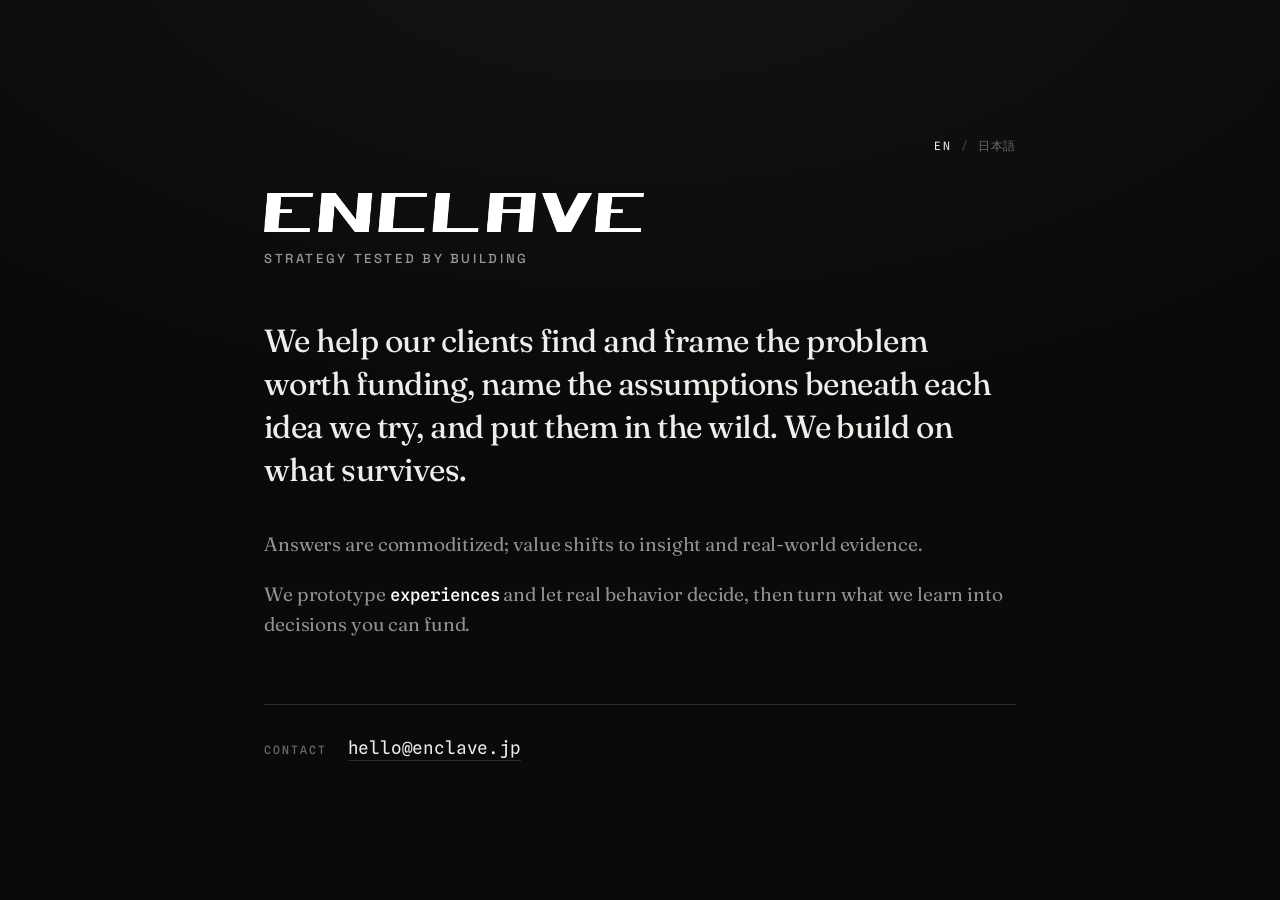
==== index.html @ c1dc4af0 "Rewrite the lead around selection The old lead said we "define the problems worth funding and test w" ====
<!DOCTYPE html>
<html lang="en">
<head>
  <meta charset="utf-8" />
  <meta name="viewport" content="width=device-width, initial-scale=1" />
  <title>ENCLAVE — Invest on evidence, not assumptions</title>
  <meta name="description" content="ENCLAVE helps clients find and frame the problem worth funding, name the assumptions beneath each idea, and put them in the wild. We build on what survives." />

  <!-- Open Graph / social -->
  <meta property="og:type" content="website" />
  <meta property="og:title" content="ENCLAVE" />
  <meta property="og:description" content="We put the assumptions beneath each idea in the wild, and build on what survives." />
  <meta property="og:url" content="https://enclave.jp/" />
  <meta property="og:image" content="https://enclave.jp/assets/enclavelogo-black.png" />
  <meta property="og:locale" content="en" />
  <meta property="og:locale:alternate" content="ja_JP" />
  <meta name="twitter:card" content="summary_large_image" />

  <link rel="canonical" href="https://enclave.jp/" />
  <link rel="alternate" hreflang="en" href="https://enclave.jp/" />
  <link rel="alternate" hreflang="ja" href="https://enclave.jp/ja/" />
  <link rel="alternate" hreflang="x-default" href="https://enclave.jp/" />
  <link rel="icon" href="favicon.svg" type="image/svg+xml" />

  <!-- Type: Fraunces (editorial display serif) + Spline Sans Mono (technical accent) -->
  <link rel="preconnect" href="https://fonts.googleapis.com" />
  <link rel="preconnect" href="https://fonts.gstatic.com" crossorigin />
  <link href="https://fonts.googleapis.com/css2?family=Fraunces:ital,opsz,wght@0,9..144,340..460;1,9..144,340..460&family=Space+Grotesk:wght@500&family=Spline+Sans+Mono:wght@400;500&display=swap" rel="stylesheet" />

  <link rel="stylesheet" href="assets/site.css" />
</head>
<body>
  <main>
    <nav class="lang" aria-label="Language">
      <span class="current" aria-current="true">EN</span>
      <span class="sep" aria-hidden="true">/</span>
      <a href="ja/" hreflang="ja" lang="ja">日本語</a>
    </nav>

    <img class="logo" src="assets/enclavelogo-transparent-noborder.png" alt="ENCLAVE" width="1416" height="147" />
    <p class="tagline">Strategy tested by building</p>

    <p class="lead">We help our clients find and frame the problem worth funding, name the assumptions beneath each idea we try, and put them in the wild. We build on what survives.</p>

    <p class="support">Answers are commoditized; value shifts to insight and real-world evidence.</p>

    <p class="support">We prototype <span class="flap" aria-label="experiences, products, value propositions, brands, and business models" data-words="experiences|products|value propositions|brands|business models">experiences</span> and let real behavior decide, then turn what we learn into decisions you can fund.</p>

    <div class="contact">
      <span class="label">Contact</span>
      <a href="mailto:hello@enclave.jp">hello@enclave.jp</a>
    </div>
  </main>

  <script src="assets/flap.js"></script>
</body>
</html>
---- assets/site.css ----
:root {
  --bg: #0a0a0a;
  --ink: #ededea;
  --ink-dim: rgba(237, 237, 234, 0.60);
  --ink-faint: rgba(237, 237, 234, 0.42);
  --rule: rgba(237, 237, 234, 0.14);
  --serif: "Fraunces", Georgia, "Times New Roman", serif;
  --sans: "Space Grotesk", "Helvetica Neue", Arial, sans-serif;
  --mono: "Spline Sans Mono", ui-monospace, "SF Mono", Menlo, monospace;
  --cjk-serif: "Noto Serif JP", "Hiragino Mincho ProN", "Yu Mincho", serif;
  --cjk-sans: "Noto Sans JP", "Hiragino Sans", "Yu Gothic", "Meiryo", sans-serif;
}

* { box-sizing: border-box; }

html { -webkit-text-size-adjust: 100%; }

body {
  margin: 0;
  min-height: 100dvh;
  display: flex;
  align-items: center;
  justify-content: center;
  padding: clamp(1.75rem, 5vw, 5rem);
  background: var(--bg);
  color: var(--ink);
  font-family: var(--serif);
  -webkit-font-smoothing: antialiased;
  text-rendering: optimizeLegibility;
  /* Faint radial lift so the black doesn't read as flat */
  background-image: radial-gradient(120% 90% at 50% -10%, #141414 0%, #0a0a0a 60%);
}

main {
  width: 100%;
  max-width: 47rem;
}

/* Language switcher — sits on the content column, not the viewport edge */
.lang {
  display: flex;
  justify-content: flex-end;
  align-items: baseline;
  gap: 0.55rem;
  margin: 0 0 clamp(1.5rem, 4vw, 2.25rem);
  font-family: var(--mono);
  font-size: 0.72rem;
  font-weight: 400;
  letter-spacing: 0.14em;
}

.lang a,
.lang .current {
  text-decoration: none;
  padding-bottom: 2px;
  border-bottom: 1px solid transparent;
}

.lang .current {
  color: var(--ink);
}

.lang a {
  color: var(--ink-faint);
  transition: color 160ms ease, border-color 160ms ease;
}

.lang a:hover,
.lang a:focus-visible {
  color: var(--ink);
  border-bottom-color: var(--rule);
}

.lang a:focus-visible {
  outline: 2px solid rgba(237, 237, 234, 0.6);
  outline-offset: 4px;
  border-radius: 1px;
}

.lang .sep {
  color: rgba(237, 237, 234, 0.24);
}

.lang :lang(ja) {
  font-family: var(--cjk-sans);
  letter-spacing: 0.06em;
}

.logo {
  display: block;
  width: clamp(230px, 44vw, 380px);
  height: auto;
  margin: 0 0 clamp(0.85rem, 2vw, 1.1rem);
}

.tagline {
  margin: 0 0 clamp(2.25rem, 5vw, 3.25rem);
  font-family: var(--sans);
  font-weight: 500;
  font-size: clamp(0.7rem, 0.66rem + 0.2vw, 0.82rem);
  letter-spacing: 0.2em;
  text-transform: uppercase;
  color: rgba(237, 237, 234, 0.62);
}

.lead {
  margin: 0;
  font-optical-sizing: auto;
  font-weight: 430;
  font-size: clamp(1.45rem, 1.1rem + 1.5vw, 2rem);
  line-height: 1.35;
  letter-spacing: -0.016em;
  color: var(--ink);
  text-wrap: pretty;
}

.support {
  margin: clamp(1.75rem, 3.5vw, 2.4rem) 0 0;
  font-weight: 380;
  font-size: clamp(1rem, 0.92rem + 0.5vw, 1.2rem);
  line-height: 1.55;
  letter-spacing: -0.006em;
  color: var(--ink-dim);
  text-wrap: pretty;
}

.support + .support {
  margin-top: clamp(1rem, 2vw, 1.3rem);
}

/* Exotic-ASCII scramble cycling word */
.flap {
  color: #fff;
  font-family: var(--mono);
  font-weight: 500;
  font-size: 0.9em;
  letter-spacing: 0;
  white-space: nowrap;
}
.flap .cell {
  display: inline-block;
  width: var(--cell-w, 1ch);
  text-align: center;
  vertical-align: baseline;
}
.flap .cell.scrambling {
  color: rgba(255, 255, 255, 0.5);
}

.contact {
  margin-top: clamp(2.75rem, 6vw, 4rem);
  padding-top: clamp(1.5rem, 3vw, 2rem);
  border-top: 1px solid var(--rule);
  font-family: var(--mono);
  display: flex;
  flex-wrap: wrap;
  align-items: baseline;
  gap: 0.5rem 1.25rem;
}

.contact .label {
  font-size: 0.72rem;
  font-weight: 500;
  letter-spacing: 0.18em;
  text-transform: uppercase;
  color: var(--ink-faint);
}

.contact a {
  font-size: clamp(0.95rem, 0.9rem + 0.3vw, 1.1rem);
  font-weight: 400;
  letter-spacing: -0.01em;
  color: var(--ink);
  text-decoration: none;
  border-bottom: 1px solid var(--rule);
  padding-bottom: 2px;
  transition: border-color 160ms ease, color 160ms ease;
}

.contact a:hover,
.contact a:focus-visible {
  color: #fff;
  border-color: rgba(237, 237, 234, 0.7);
}

.contact a:focus-visible {
  outline: 2px solid rgba(237, 237, 234, 0.6);
  outline-offset: 4px;
  border-radius: 1px;
}

@media (max-width: 30rem) {
  .contact { flex-direction: column; gap: 0.4rem; }
}

/* ---- Japanese ----------------------------------------------------------
   Latin faces stay first in each stack (the logo alt, the email, "EN"),
   with the Noto JP faces picking up every CJK codepoint behind them.
   CJK needs looser leading, no negative tracking, and full-width scramble
   cells instead of the half-width 1ch the mono face gives Latin. */
html[lang="ja"] {
  --serif: "Fraunces", "Noto Serif JP", Georgia, serif;
  --sans: "Space Grotesk", "Noto Sans JP", "Helvetica Neue", Arial, sans-serif;
  --mono: "Spline Sans Mono", "Noto Sans JP", ui-monospace, Menlo, monospace;
  --cell-w: 1em;
}

html[lang="ja"] .tagline {
  font-size: clamp(0.74rem, 0.7rem + 0.2vw, 0.86rem);
  letter-spacing: 0.24em;
}

html[lang="ja"] .lead {
  font-weight: 400;
  font-size: clamp(1.3rem, 1rem + 1.3vw, 1.75rem);
  line-height: 1.62;
  letter-spacing: 0.01em;
  line-break: strict;
}

html[lang="ja"] .support {
  font-weight: 350;
  line-height: 1.85;
  letter-spacing: 0.012em;
  line-break: strict;
}

html[lang="ja"] .contact .label {
  font-family: var(--cjk-sans);
  letter-spacing: 0.16em;
}
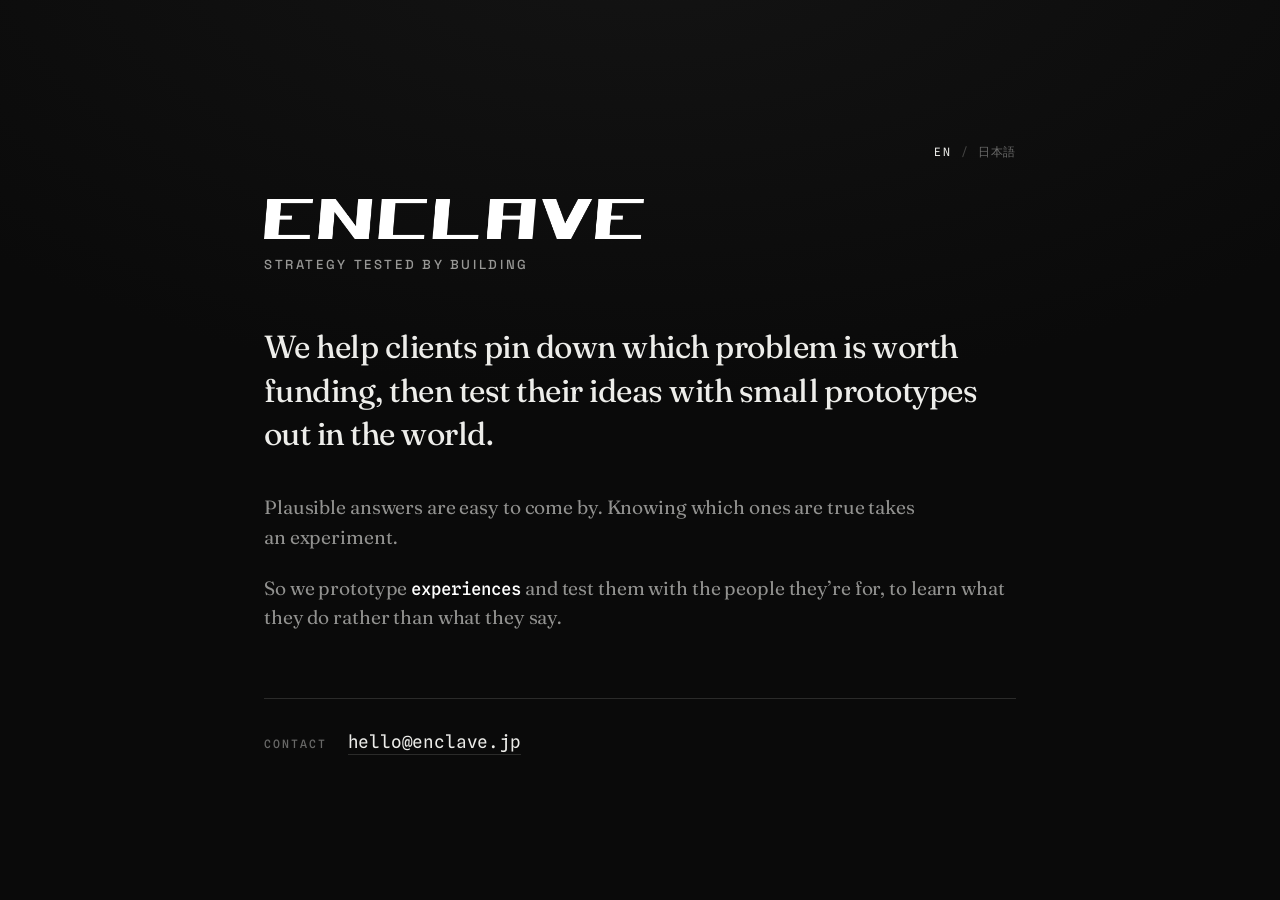
==== commit ddf9abc1: "Rewrite the copy in a plainer voice The previous pass read as a stack of slogans: alliteration, a tr" ====
--- a/index.html
+++ b/index.html
@@ -4,12 +4,12 @@
   <meta charset="utf-8" />
   <meta name="viewport" content="width=device-width, initial-scale=1" />
   <title>ENCLAVE — Invest on evidence, not assumptions</title>
-  <meta name="description" content="ENCLAVE helps clients find and frame the problem worth funding, name the assumptions beneath each idea, and put them in the wild. We build on what survives." />
+  <meta name="description" content="ENCLAVE helps clients pin down which problem is worth funding, then test their ideas with small prototypes out in the world." />
 
   <!-- Open Graph / social -->
   <meta property="og:type" content="website" />
   <meta property="og:title" content="ENCLAVE" />
-  <meta property="og:description" content="We put the assumptions beneath each idea in the wild, and build on what survives." />
+  <meta property="og:description" content="Plausible answers are easy to come by. Knowing which ones are true takes an experiment." />
   <meta property="og:url" content="https://enclave.jp/" />
   <meta property="og:image" content="https://enclave.jp/assets/enclavelogo-black.png" />
   <meta property="og:locale" content="en" />
@@ -40,11 +40,11 @@
     <img class="logo" src="assets/enclavelogo-transparent-noborder.png" alt="ENCLAVE" width="1416" height="147" />
     <p class="tagline">Strategy tested by building</p>
 
-    <p class="lead">We help our clients find and frame the problem worth funding, name the assumptions beneath each idea we try, and put them in the wild. We build on what survives.</p>
+    <p class="lead">We help clients pin down which problem is worth funding, then test their ideas with small prototypes out in the world.</p>
 
-    <p class="support">Answers are commoditized; value shifts to insight and real-world evidence.</p>
+    <p class="support">Plausible answers are easy to come by. Knowing which ones are true takes an experiment.</p>
 
-    <p class="support">We prototype <span class="flap" aria-label="experiences, products, value propositions, brands, and business models" data-words="experiences|products|value propositions|brands|business models">experiences</span> and let real behavior decide, then turn what we learn into decisions you can fund.</p>
+    <p class="support">So we prototype <span class="flap" aria-label="experiences, products, value propositions, brands, and business models" data-words="experiences|products|value propositions|brands|business models">experiences</span> and test them with the people they’re for, to learn what they do rather than what they say.</p>
 
     <div class="contact">
       <span class="label">Contact</span>
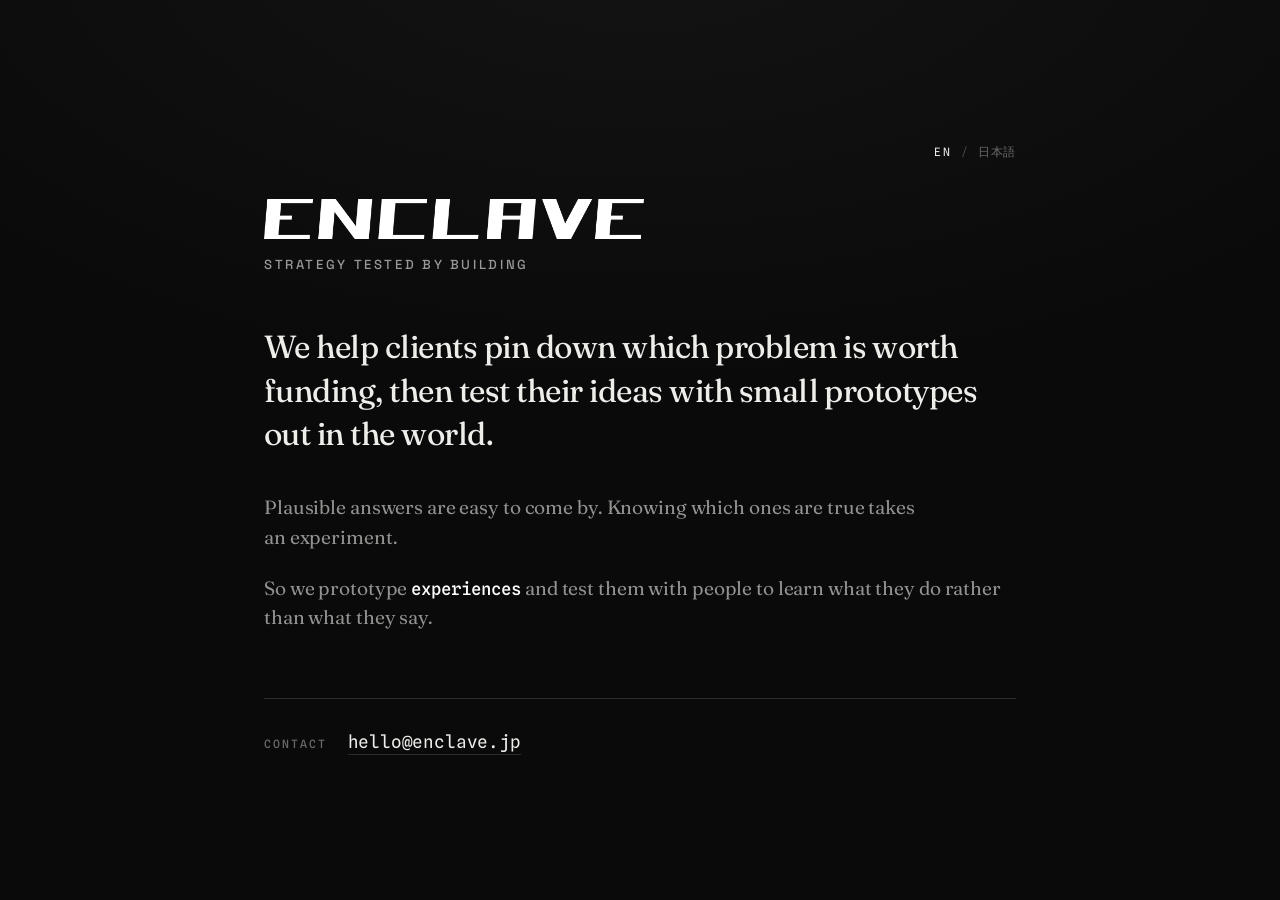
==== commit e8aa6c67: "Simplify the closing line "The people they're for" becomes plain "people": the sentence already says" ====
--- a/index.html
+++ b/index.html
@@ -44,7 +44,7 @@
 
     <p class="support">Plausible answers are easy to come by. Knowing which ones are true takes an experiment.</p>
 
-    <p class="support">So we prototype <span class="flap" aria-label="experiences, products, value propositions, brands, and business models" data-words="experiences|products|value propositions|brands|business models">experiences</span> and test them with the people they’re for, to learn what they do rather than what they say.</p>
+    <p class="support">So we prototype <span class="flap" aria-label="experiences, products, value propositions, brands, and business models" data-words="experiences|products|value propositions|brands|business models">experiences</span> and test them with people to learn what they do rather than what they say.</p>
 
     <div class="contact">
       <span class="label">Contact</span>
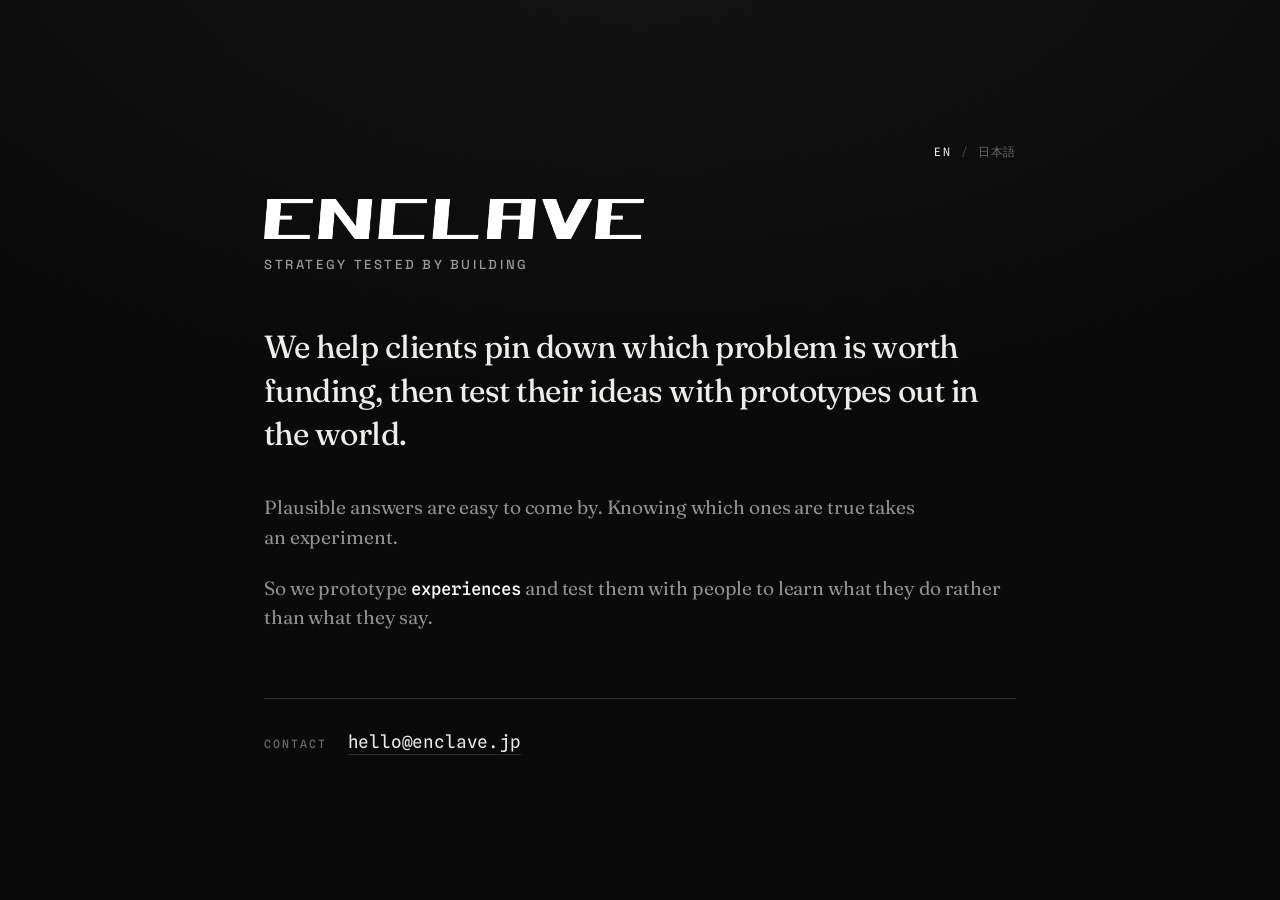
==== commit 7e47697d: "Drop "small" from the lead It undersold the work; "prototypes" already carries the sense of somethin" ====
--- a/index.html
+++ b/index.html
@@ -4,7 +4,7 @@
   <meta charset="utf-8" />
   <meta name="viewport" content="width=device-width, initial-scale=1" />
   <title>ENCLAVE — Invest on evidence, not assumptions</title>
-  <meta name="description" content="ENCLAVE helps clients pin down which problem is worth funding, then test their ideas with small prototypes out in the world." />
+  <meta name="description" content="ENCLAVE helps clients pin down which problem is worth funding, then test their ideas with prototypes out in the world." />
 
   <!-- Open Graph / social -->
   <meta property="og:type" content="website" />
@@ -40,7 +40,7 @@
     <img class="logo" src="assets/enclavelogo-transparent-noborder.png" alt="ENCLAVE" width="1416" height="147" />
     <p class="tagline">Strategy tested by building</p>
 
-    <p class="lead">We help clients pin down which problem is worth funding, then test their ideas with small prototypes out in the world.</p>
+    <p class="lead">We help clients pin down which problem is worth funding, then test their ideas with prototypes out in the world.</p>
 
     <p class="support">Plausible answers are easy to come by. Knowing which ones are true takes an experiment.</p>
 
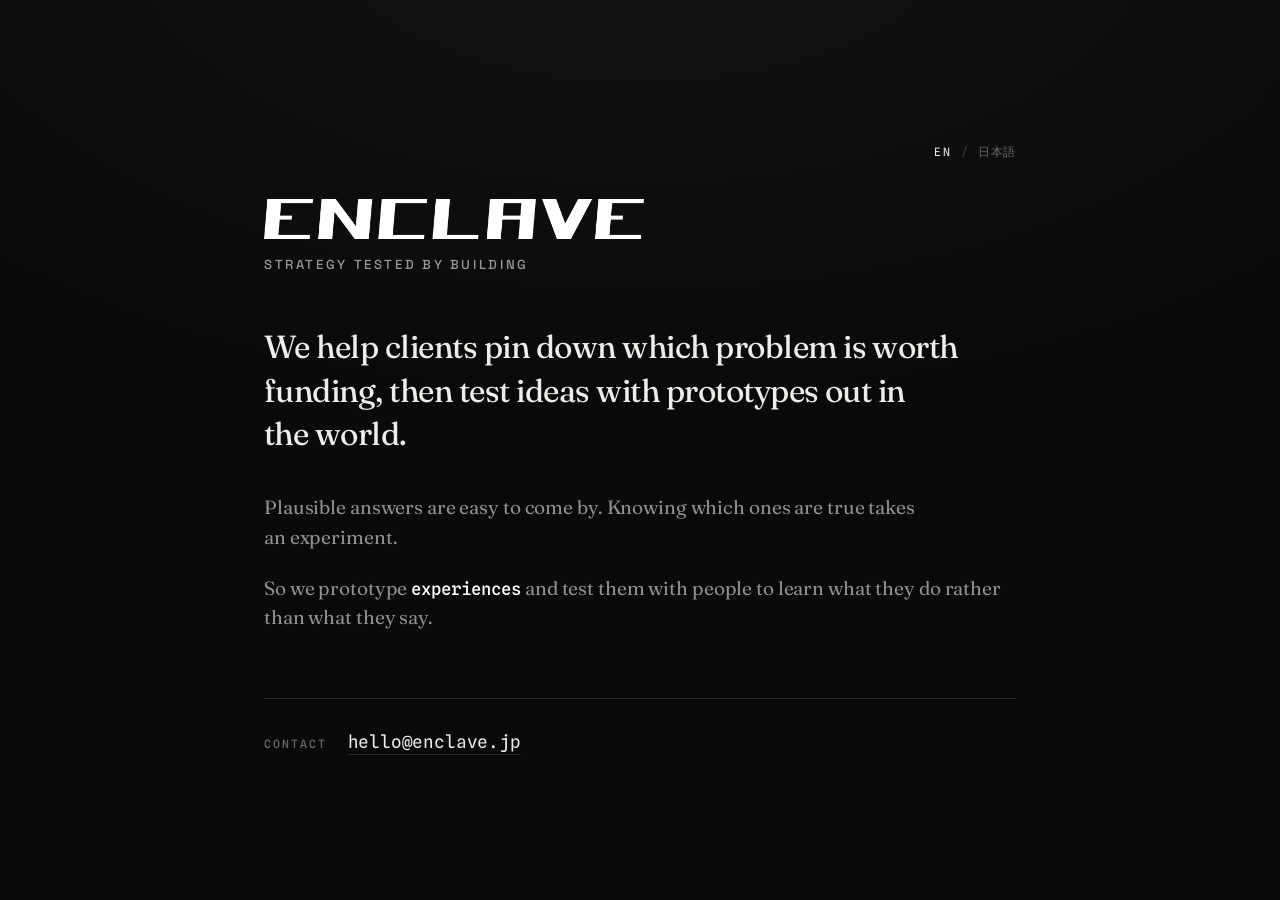
==== commit 3e955195: "Drop "their" from the lead The ideas come out of working together, so they aren't the client's alone" ====
--- a/index.html
+++ b/index.html
@@ -4,7 +4,7 @@
   <meta charset="utf-8" />
   <meta name="viewport" content="width=device-width, initial-scale=1" />
   <title>ENCLAVE — Invest on evidence, not assumptions</title>
-  <meta name="description" content="ENCLAVE helps clients pin down which problem is worth funding, then test their ideas with prototypes out in the world." />
+  <meta name="description" content="ENCLAVE helps clients pin down which problem is worth funding, then test ideas with prototypes out in the world." />
 
   <!-- Open Graph / social -->
   <meta property="og:type" content="website" />
@@ -40,7 +40,7 @@
     <img class="logo" src="assets/enclavelogo-transparent-noborder.png" alt="ENCLAVE" width="1416" height="147" />
     <p class="tagline">Strategy tested by building</p>
 
-    <p class="lead">We help clients pin down which problem is worth funding, then test their ideas with prototypes out in the world.</p>
+    <p class="lead">We help clients pin down which problem is worth funding, then test ideas with prototypes out in the world.</p>
 
     <p class="support">Plausible answers are easy to come by. Knowing which ones are true takes an experiment.</p>
 
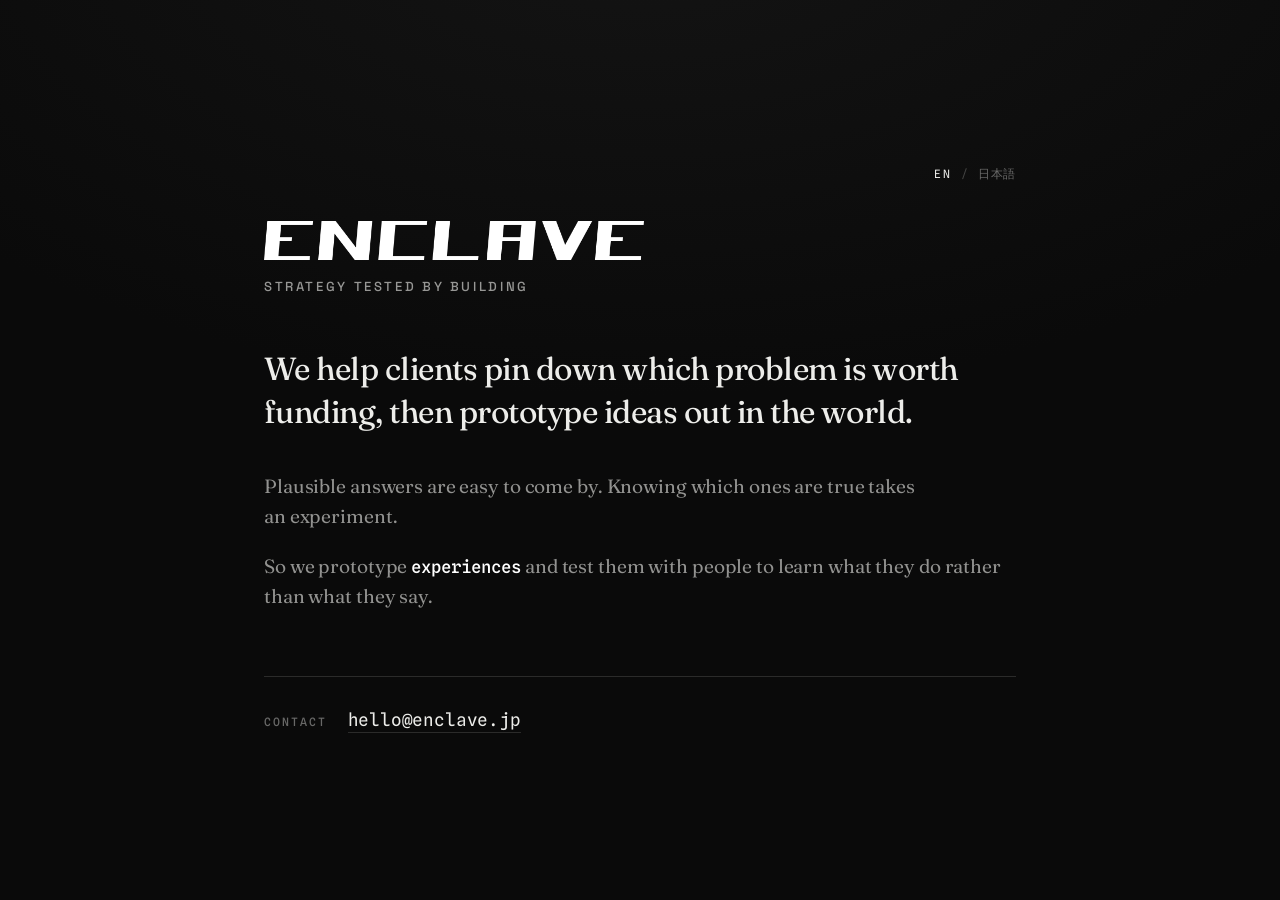
==== commit 5063e896: "Say "prototype ideas" in the lead One verb instead of "test ideas with prototypes".  Co-Authored-By:" ====
--- a/index.html
+++ b/index.html
@@ -4,7 +4,7 @@
   <meta charset="utf-8" />
   <meta name="viewport" content="width=device-width, initial-scale=1" />
   <title>ENCLAVE — Invest on evidence, not assumptions</title>
-  <meta name="description" content="ENCLAVE helps clients pin down which problem is worth funding, then test ideas with prototypes out in the world." />
+  <meta name="description" content="ENCLAVE helps clients pin down which problem is worth funding, then prototype ideas out in the world." />
 
   <!-- Open Graph / social -->
   <meta property="og:type" content="website" />
@@ -40,7 +40,7 @@
     <img class="logo" src="assets/enclavelogo-transparent-noborder.png" alt="ENCLAVE" width="1416" height="147" />
     <p class="tagline">Strategy tested by building</p>
 
-    <p class="lead">We help clients pin down which problem is worth funding, then test ideas with prototypes out in the world.</p>
+    <p class="lead">We help clients pin down which problem is worth funding, then prototype ideas out in the world.</p>
 
     <p class="support">Plausible answers are easy to come by. Knowing which ones are true takes an experiment.</p>
 
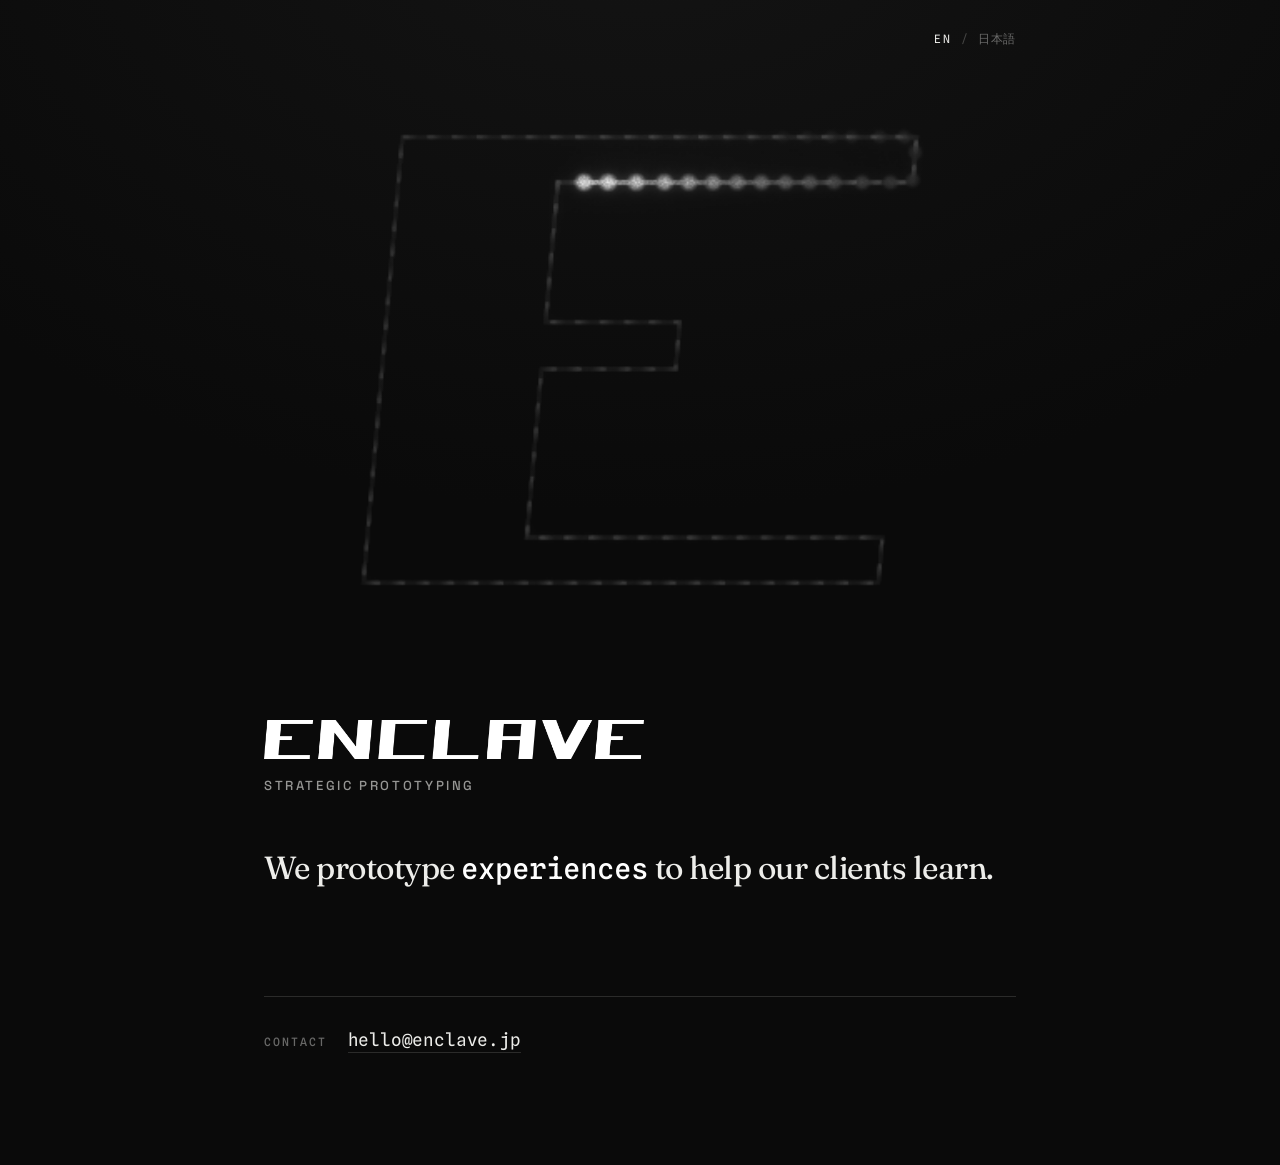
==== commit 2f27db81: "Lead with a burning E The first screen is now a single large E, traced from the wordmark so it carri" ====
--- a/index.html
+++ b/index.html
@@ -3,13 +3,13 @@
 <head>
   <meta charset="utf-8" />
   <meta name="viewport" content="width=device-width, initial-scale=1" />
-  <title>ENCLAVE — Invest on evidence, not assumptions</title>
-  <meta name="description" content="ENCLAVE helps clients pin down which problem is worth funding, then prototype ideas out in the world." />
+  <title>ENCLAVE — Strategic Prototyping</title>
+  <meta name="description" content="ENCLAVE prototypes experiences, products, value propositions, brands and business models to help clients learn." />
 
   <!-- Open Graph / social -->
   <meta property="og:type" content="website" />
   <meta property="og:title" content="ENCLAVE" />
-  <meta property="og:description" content="Plausible answers are easy to come by. Knowing which ones are true takes an experiment." />
+  <meta property="og:description" content="Strategic prototyping: we prototype experiences, products, value propositions, brands and business models to help our clients learn." />
   <meta property="og:url" content="https://enclave.jp/" />
   <meta property="og:image" content="https://enclave.jp/assets/enclavelogo-black.png" />
   <meta property="og:locale" content="en" />
@@ -30,21 +30,24 @@
   <link rel="stylesheet" href="assets/site.css" />
 </head>
 <body>
-  <main>
+  <header class="top">
     <nav class="lang" aria-label="Language">
       <span class="current" aria-current="true">EN</span>
       <span class="sep" aria-hidden="true">/</span>
       <a href="ja/" hreflang="ja" lang="ja">日本語</a>
     </nav>
+  </header>
 
+  <div class="hero" aria-hidden="true">
+    <canvas id="ember"></canvas>
+    <svg class="e-still" viewBox="-2 -2 186.26 151" aria-hidden="true"><polygon points="12.86,0 182.26,0 180.95,15 64.05,15 60.03,61 104.23,61 102.87,76.5 58.67,76.5 53.81,132 170.91,132 169.6,147 0,147" fill="none" stroke="currentColor" stroke-width="1.2" vector-effect="non-scaling-stroke" /></svg>
+  </div>
+
+  <main>
     <img class="logo" src="assets/enclavelogo-transparent-noborder.png" alt="ENCLAVE" width="1416" height="147" />
-    <p class="tagline">Strategy tested by building</p>
+    <p class="tagline">Strategic Prototyping</p>
 
-    <p class="lead">We help clients pin down which problem is worth funding, then prototype ideas out in the world.</p>
-
-    <p class="support">Plausible answers are easy to come by. Knowing which ones are true takes an experiment.</p>
-
-    <p class="support">So we prototype <span class="flap" aria-label="experiences, products, value propositions, brands, and business models" data-words="experiences|products|value propositions|brands|business models">experiences</span> and test them with people to learn what they do rather than what they say.</p>
+    <p class="lead">We prototype <span class="flap" aria-label="experiences, products, value propositions, brands, and business models" data-words="experiences|products|value propositions|brands|business models">experiences</span> to help our clients learn.</p>
 
     <div class="contact">
       <span class="label">Contact</span>
@@ -53,5 +56,6 @@
   </main>
 
   <script src="assets/flap.js"></script>
+  <script src="assets/ember.js"></script>
 </body>
 </html>
--- a/assets/site.css
+++ b/assets/site.css
@@ -9,6 +9,8 @@
   --mono: "Spline Sans Mono", ui-monospace, "SF Mono", Menlo, monospace;
   --cjk-serif: "Noto Serif JP", "Hiragino Mincho ProN", "Yu Mincho", serif;
   --cjk-sans: "Noto Sans JP", "Hiragino Sans", "Yu Gothic", "Meiryo", sans-serif;
+  --gutter: clamp(1.75rem, 5vw, 5rem);
+  --column: 47rem;
 }
 
 * { box-sizing: border-box; }
@@ -17,11 +19,6 @@
 
 body {
   margin: 0;
-  min-height: 100dvh;
-  display: flex;
-  align-items: center;
-  justify-content: center;
-  padding: clamp(1.75rem, 5vw, 5rem);
   background: var(--bg);
   color: var(--ink);
   font-family: var(--serif);
@@ -31,18 +28,58 @@
   background-image: radial-gradient(120% 90% at 50% -10%, #141414 0%, #0a0a0a 60%);
 }
 
+/* The burning E fills the first screen; the wordmark and the line sit below,
+   their top edge just showing so the page reads as more than one screen. */
+.hero {
+  position: relative;
+  /* On portrait phones the E is width-bound, so the height follows the width. */
+  height: min(80svh, 125vw);
+  min-height: 22rem;
+}
+
+.hero canvas {
+  position: absolute;
+  inset: 0;
+  width: 100%;
+  height: 100%;
+  display: block;
+}
+
+/* Without WebGL (or JS) the E is a still outline. */
+.e-still {
+  position: absolute;
+  top: 50%;
+  left: 50%;
+  width: min(74vw, 61svh);
+  height: auto;
+  transform: translate(-50%, -50%);
+  color: rgba(237, 237, 234, 0.5);
+}
+.has-ember .e-still { display: none; }
+
 main {
-  width: 100%;
-  max-width: 47rem;
-}
-
-/* Language switcher — sits on the content column, not the viewport edge */
+  max-width: calc(var(--column) + 2 * var(--gutter));
+  margin: 0 auto;
+  padding: 0 var(--gutter) clamp(4rem, 10vw, 7rem);
+}
+
+/* Language switcher — over the hero, on the content column's right edge */
+.top {
+  position: absolute;
+  top: 0;
+  left: 0;
+  right: 0;
+  z-index: 2;
+}
+
 .lang {
   display: flex;
   justify-content: flex-end;
   align-items: baseline;
   gap: 0.55rem;
-  margin: 0 0 clamp(1.5rem, 4vw, 2.25rem);
+  max-width: calc(var(--column) + 2 * var(--gutter));
+  margin: 0 auto;
+  padding: clamp(1.25rem, 3vw, 2rem) var(--gutter) 0;
   font-family: var(--mono);
   font-size: 0.72rem;
   font-weight: 400;
@@ -112,20 +149,6 @@
   letter-spacing: -0.016em;
   color: var(--ink);
   text-wrap: pretty;
-}
-
-.support {
-  margin: clamp(1.75rem, 3.5vw, 2.4rem) 0 0;
-  font-weight: 380;
-  font-size: clamp(1rem, 0.92rem + 0.5vw, 1.2rem);
-  line-height: 1.55;
-  letter-spacing: -0.006em;
-  color: var(--ink-dim);
-  text-wrap: pretty;
-}
-
-.support + .support {
-  margin-top: clamp(1rem, 2vw, 1.3rem);
 }
 
 /* Exotic-ASCII scramble cycling word */
@@ -218,13 +241,6 @@
   line-break: strict;
 }
 
-html[lang="ja"] .support {
-  font-weight: 350;
-  line-height: 1.85;
-  letter-spacing: 0.012em;
-  line-break: strict;
-}
-
 html[lang="ja"] .contact .label {
   font-family: var(--cjk-sans);
   letter-spacing: 0.16em;
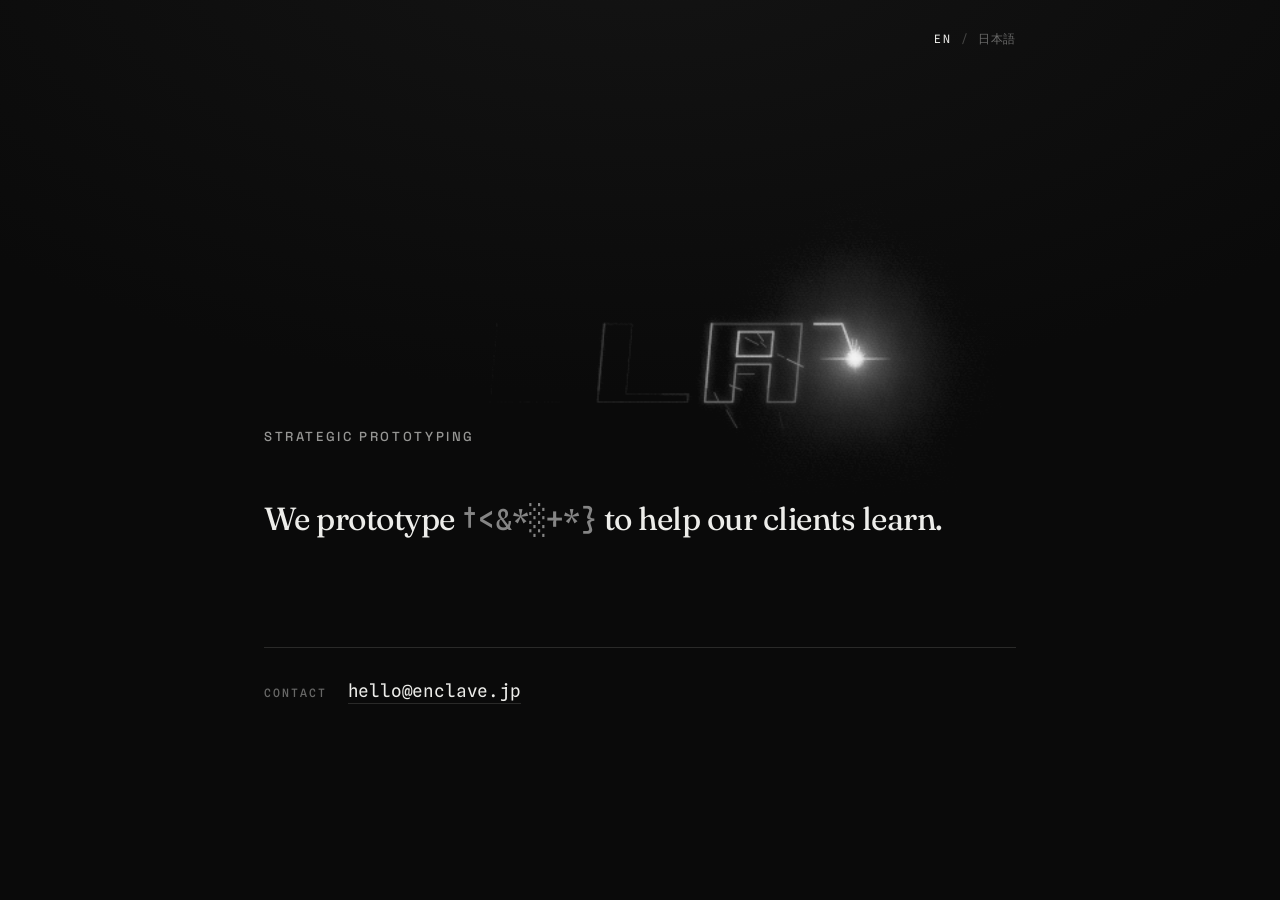
==== commit 7a0d9e4f: "Draw the whole wordmark with one laser The big E is gone. The laser now traces every letter of the l" ====
--- a/index.html
+++ b/index.html
@@ -28,6 +28,12 @@
   <link href="https://fonts.googleapis.com/css2?family=Fraunces:ital,opsz,wght@0,9..144,340..460;1,9..144,340..460&family=Space+Grotesk:wght@500&family=Spline+Sans+Mono:wght@400;500&display=swap" rel="stylesheet" />
 
   <link rel="stylesheet" href="assets/site.css" />
+  <!-- Decided before first paint, so the still logo never flashes up before
+       the laser starts drawing it. ember.js takes the class off if WebGL fails. -->
+  <script>
+    if ("WebGLRenderingContext" in window && !matchMedia("(prefers-reduced-motion: reduce)").matches)
+      document.documentElement.classList.add("has-ember");
+  </script>
 </head>
 <body>
   <header class="top">
@@ -38,13 +44,10 @@
     </nav>
   </header>
 
-  <div class="hero" aria-hidden="true">
-    <canvas id="ember"></canvas>
-    <svg class="e-still" viewBox="-2 -2 186.26 151" aria-hidden="true"><polygon points="12.86,0 182.26,0 180.95,15 64.05,15 60.03,61 104.23,61 102.87,76.5 58.67,76.5 53.81,132 170.91,132 169.6,147 0,147" fill="none" stroke="currentColor" stroke-width="1.2" vector-effect="non-scaling-stroke" /></svg>
-  </div>
+  <div class="hero" aria-hidden="true"><canvas id="ember"></canvas></div>
 
   <main>
-    <img class="logo" src="assets/enclavelogo-transparent-noborder.png" alt="ENCLAVE" width="1416" height="147" />
+    <h1 class="mark"><img src="assets/enclavelogo-transparent-noborder.png" alt="ENCLAVE" width="1416" height="147" /></h1>
     <p class="tagline">Strategic Prototyping</p>
 
     <p class="lead">We prototype <span class="flap" aria-label="experiences, products, value propositions, brands, and business models" data-words="experiences|products|value propositions|brands|business models">experiences</span> to help our clients learn.</p>
--- a/assets/site.css
+++ b/assets/site.css
@@ -19,6 +19,7 @@
 
 body {
   margin: 0;
+  min-height: 100dvh;  /* or the background gradient repeats below short pages */
   background: var(--bg);
   color: var(--ink);
   font-family: var(--serif);
@@ -28,39 +29,30 @@
   background-image: radial-gradient(120% 90% at 50% -10%, #141414 0%, #0a0a0a 60%);
 }
 
-/* The burning E fills the first screen; the wordmark and the line sit below,
-   their top edge just showing so the page reads as more than one screen. */
+/* The laser's canvas sits behind the first screen. It draws the wordmark
+   over the .mark below, which keeps the logo's place in the layout. */
 .hero {
-  position: relative;
-  /* On portrait phones the E is width-bound, so the height follows the width. */
-  height: min(80svh, 125vw);
-  min-height: 22rem;
+  position: absolute;
+  top: 0;
+  left: 0;
+  width: 100%;
+  height: 100svh;
+  min-height: 34rem;
+  pointer-events: none;
 }
 
 .hero canvas {
-  position: absolute;
-  inset: 0;
+  display: block;
   width: 100%;
   height: 100%;
-  display: block;
-}
-
-/* Without WebGL (or JS) the E is a still outline. */
-.e-still {
-  position: absolute;
-  top: 50%;
-  left: 50%;
-  width: min(74vw, 61svh);
-  height: auto;
-  transform: translate(-50%, -50%);
-  color: rgba(237, 237, 234, 0.5);
-}
-.has-ember .e-still { display: none; }
+}
 
 main {
+  position: relative;
+  z-index: 1;
   max-width: calc(var(--column) + 2 * var(--gutter));
   margin: 0 auto;
-  padding: 0 var(--gutter) clamp(4rem, 10vw, 7rem);
+  padding: clamp(8rem, 36svh, 22rem) var(--gutter) clamp(4rem, 10vw, 7rem);
 }
 
 /* Language switcher — over the hero, on the content column's right edge */
@@ -123,12 +115,18 @@
   letter-spacing: 0.06em;
 }
 
-.logo {
+/* The wordmark spans the column. While the laser draws it, the image only
+   holds its place (and its alt text); without WebGL, or with reduced motion,
+   it shows. */
+.mark {
+  margin: 0 0 clamp(1.1rem, 2.6vw, 1.6rem);
+}
+.mark img {
   display: block;
-  width: clamp(230px, 44vw, 380px);
+  width: 100%;
   height: auto;
-  margin: 0 0 clamp(0.85rem, 2vw, 1.1rem);
-}
+}
+.has-ember .mark img { opacity: 0; }
 
 .tagline {
   margin: 0 0 clamp(2.25rem, 5vw, 3.25rem);
